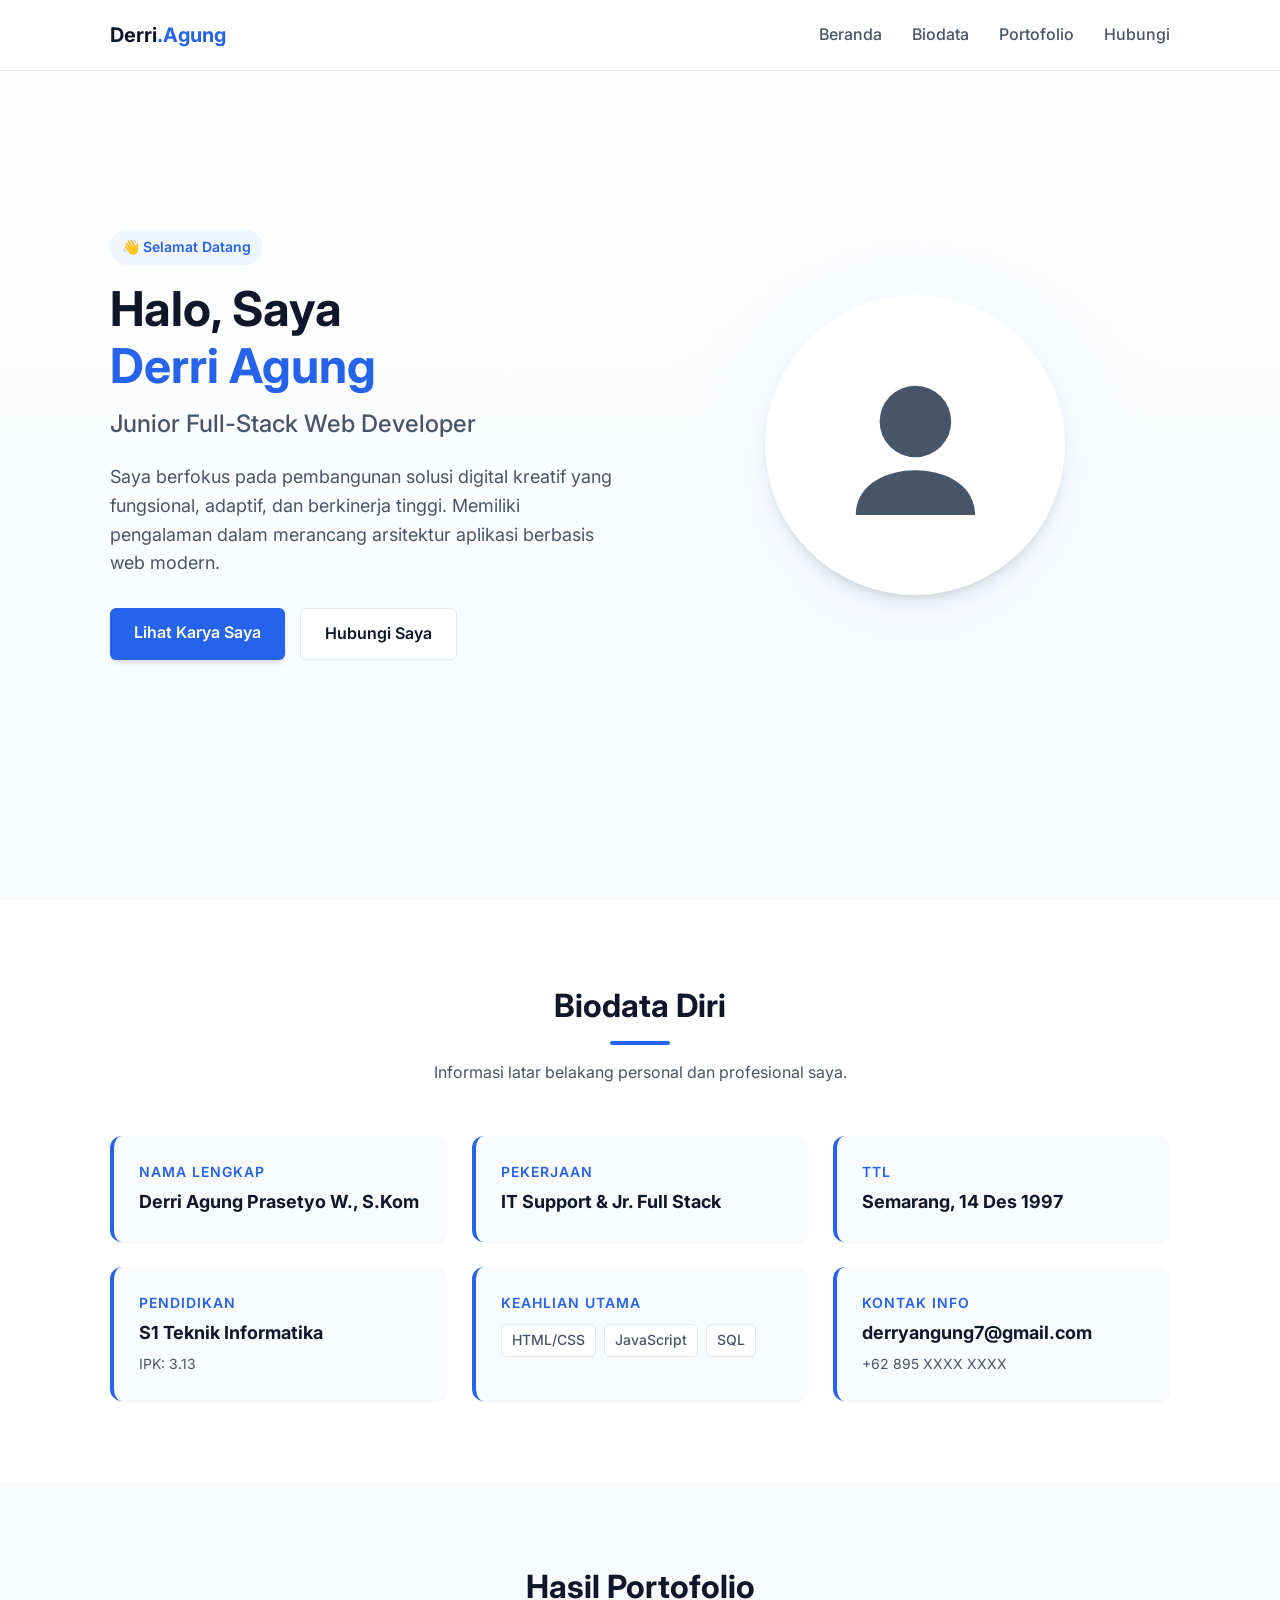
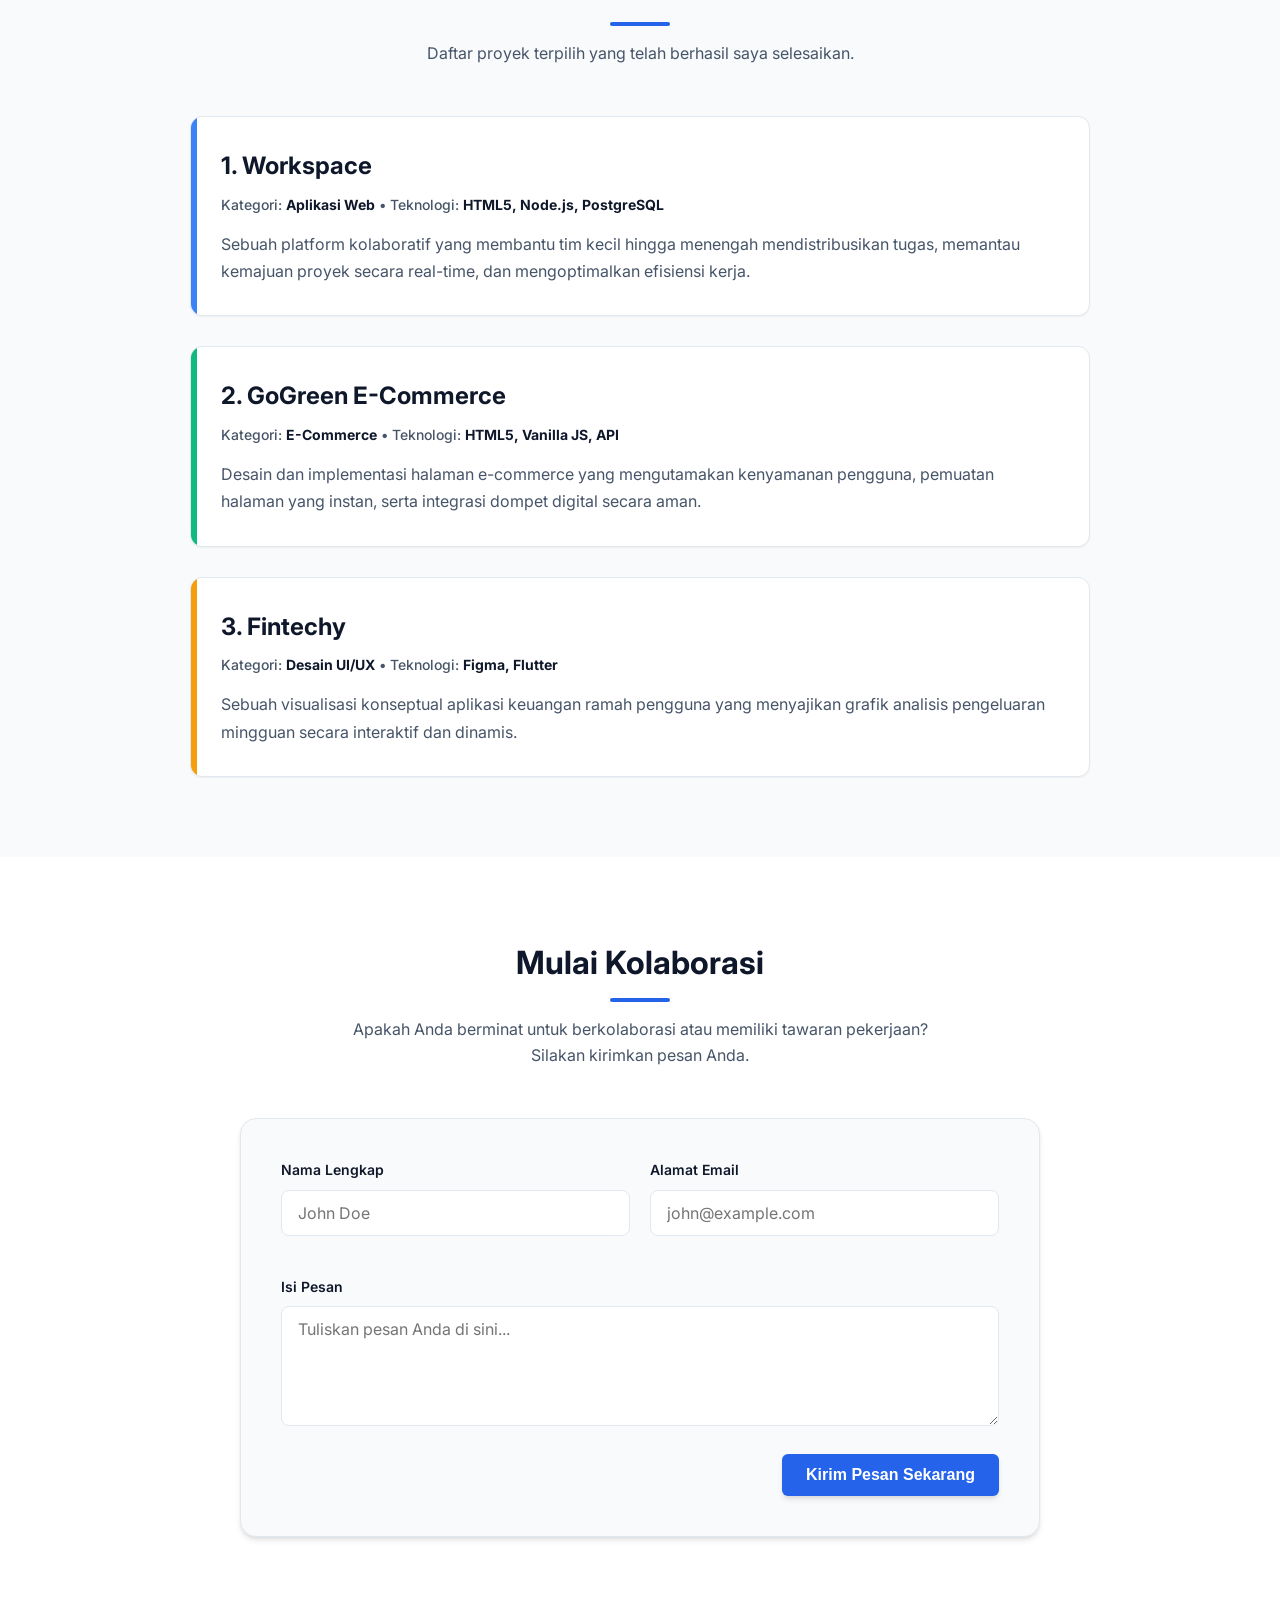
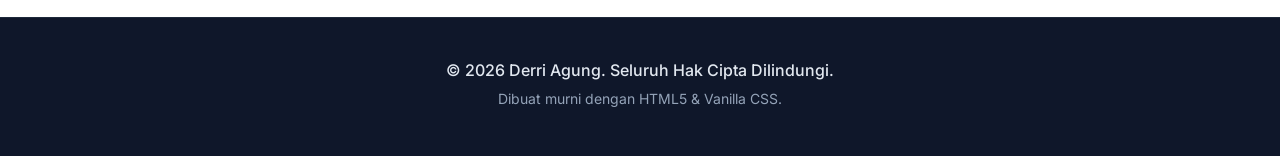
==== index.html @ f1e293dd "Commit keenam" ====
<!DOCTYPE html>
<html lang="id">
<head>
    <meta charset="UTF-8">
    <meta name="viewport" content="width=device-width, initial-scale=1.0">
    <title>Portofolio - Derri Agung</title>
    <link rel="stylesheet" href="css/style.css">    
    <!-- Google Fonts: Inter -->
    <link rel="preconnect" href="https://fonts.googleapis.com">
    <link rel="preconnect" href="https://fonts.gstatic.com" crossorigin>
    <link href="https://fonts.googleapis.com/css2?family=Inter:wght@300;400;500;600;700&display=swap" rel="stylesheet">
</head>
<body>

    <!-- Navigation Bar -->
    <header id="header">
        <div class="container nav-container">
            <a href="#home" class="logo">
                Derri<span>.Agung</span>
            </a>
            
            <!-- Desktop Nav -->
            <ul class="nav-links">
                <li><a href="#home">Beranda</a></li>
                <li><a href="#biodata">Biodata</a></li>
                <li><a href="#portfolio">Portofolio</a></li>
                <li><a href="#contact">Hubungi</a></li>
            </ul>

            <!-- Mobile Toggle -->
            <button class="mobile-toggle" id="mobile-btn" aria-label="Menu">
                <svg xmlns="http://www.w3.org/2000/svg" fill="none" viewBox="0 0 24 24" stroke-width="2">
                    <path stroke-linecap="round" stroke-linejoin="round" d="M4 6h16M4 12h16M4 18h16" />
                </svg>
            </button>
        </div>

        <!-- Mobile Menu -->
        <div class="mobile-menu" id="mobile-menu">
            <a href="#home">Beranda</a>
            <a href="#biodata">Biodata</a>
            <a href="#portfolio">Portofolio</a>
            <a href="#contact">Hubungi</a>
        </div>
    </header>

    <main>
        <!-- SECTION 1: HERO -->
        <section id="home">
            <div class="container">
                <div class="hero-content">
                    
                    <!-- Text Area -->
                    <div class="hero-text">
                        <span class="greeting-badge">👋 Selamat Datang</span>
                        <h1>Halo, Saya <br><span>Derri Agung</span></h1>
                        <h3>Junior Full-Stack Web Developer</h3>
                        <p>
                            Saya berfokus pada pembangunan solusi digital kreatif yang fungsional, adaptif, dan berkinerja tinggi. Memiliki pengalaman dalam merancang arsitektur aplikasi berbasis web modern.
                        </p>
                        
                        <div class="hero-actions">
                            <a href="#portfolio" class="btn btn-primary">Lihat Karya Saya</a>
                            <a href="#contact" class="btn btn-outline">Hubungi Saya</a>
                        </div>
                    </div>

                    <!-- Image/Avatar Area -->
                    <div class="hero-image">
                        <div class="blob-bg"></div>
                        <div class="avatar-container">
                            <svg width="70%" height="70%" viewBox="0 0 100 100">
                                <circle cx="50" cy="38" r="18" fill="#475569" />
                                <path d="M20 85 C20 55, 80 55, 80 85" fill="#475569" />
                            </svg>
                        </div>
                    </div>

                </div>
            </div>
        </section>

        <!-- SECTION 2: BIODATA -->
        <section id="biodata">
            <div class="container">
                
                <div class="section-header">
                    <h2>Biodata Diri</h2>
                    <div class="divider"></div>
                    <p>Informasi latar belakang personal dan profesional saya.</p>
                </div>

                <div class="biodata-grid">
                    
                    <div class="bio-card">
                        <div class="bio-label">Nama Lengkap</div>
                        <div class="bio-value">Derri Agung Prasetyo W., S.Kom</div>
                    </div>

                    <div class="bio-card">
                        <div class="bio-label">Pekerjaan</div>
                        <div class="bio-value">IT Support & Jr. Full Stack</div>
                    </div>

                    <div class="bio-card">
                        <div class="bio-label">TTL</div>
                        <div class="bio-value">Semarang, 14 Des 1997</div>
                    </div>

                    <div class="bio-card">
                        <div class="bio-label">Pendidikan</div>
                        <div class="bio-value">S1 Teknik Informatika</div>
                        <div class="bio-desc">IPK: 3.13</div>
                    </div>

                    <div class="bio-card">
                        <div class="bio-label">Keahlian Utama</div>
                        <div class="skill-tags">
                            <span class="tag">HTML/CSS</span>
                            <span class="tag">JavaScript</span>
                            <span class="tag">SQL</span>
                        </div>
                    </div>

                    <div class="bio-card">
                        <div class="bio-label">Kontak Info</div>
                        <div class="bio-value" style="word-break: break-all;">derryangung7@gmail.com</div>
                        <div class="bio-desc">+62 895 XXXX XXXX</div>
                    </div>

                </div>
            </div>
        </section>

        <!-- SECTION 3: PORTOFOLIO -->
        <section id="portfolio" style="background-color: var(--bg-body);">
            <div class="container">
                
                <div class="section-header">
                    <h2>Hasil Portofolio</h2>
                    <div class="divider"></div>
                    <p>Daftar proyek terpilih yang telah berhasil saya selesaikan.</p>
                </div>

                <div class="portfolio-list">
                    
                    <!-- Proyek 1 -->
                    <div class="portfolio-card">
                        <div class="card-accent accent-blue"></div>
                        <div class="portfolio-content">
                            <h3 class="portfolio-title">1. Workspace</h3>
                            <div class="portfolio-meta">
                                Kategori: <strong>Aplikasi Web</strong> &bull; Teknologi: <strong>HTML5, Node.js, PostgreSQL</strong>
                            </div>
                            <p class="portfolio-desc">
                                Sebuah platform kolaboratif yang membantu tim kecil hingga menengah mendistribusikan tugas, memantau kemajuan proyek secara real-time, dan mengoptimalkan efisiensi kerja.
                            </p>
                        </div>
                    </div>

                    <!-- Proyek 2 -->
                    <div class="portfolio-card">
                        <div class="card-accent accent-green"></div>
                        <div class="portfolio-content">
                            <h3 class="portfolio-title">2. GoGreen E-Commerce</h3>
                            <div class="portfolio-meta">
                                Kategori: <strong>E-Commerce</strong> &bull; Teknologi: <strong>HTML5, Vanilla JS, API</strong>
                            </div>
                            <p class="portfolio-desc">
                                Desain dan implementasi halaman e-commerce yang mengutamakan kenyamanan pengguna, pemuatan halaman yang instan, serta integrasi dompet digital secara aman.
                            </p>
                        </div>
                    </div>

                    <!-- Proyek 3 -->
                    <div class="portfolio-card">
                        <div class="card-accent accent-amber"></div>
                        <div class="portfolio-content">
                            <h3 class="portfolio-title">3. Fintechy</h3>
                            <div class="portfolio-meta">
                                Kategori: <strong>Desain UI/UX</strong> &bull; Teknologi: <strong>Figma, Flutter</strong>
                            </div>
                            <p class="portfolio-desc">
                                Sebuah visualisasi konseptual aplikasi keuangan ramah pengguna yang menyajikan grafik analisis pengeluaran mingguan secara interaktif dan dinamis.
                            </p>
                        </div>
                    </div>

                </div>
            </div>
        </section>

        <!-- SECTION 4: HUBUNGI -->
        <section id="contact">
            <div class="container">
                
                <div class="section-header">
                    <h2>Mulai Kolaborasi</h2>
                    <div class="divider"></div>
                    <p>Apakah Anda berminat untuk berkolaborasi atau memiliki tawaran pekerjaan? Silakan kirimkan pesan Anda.</p>
                </div>

                <div class="contact-card">
                    <form id="contactForm" onsubmit="handleFormSubmit(event)">
                        
                        <div class="form-grid">
                            <div class="form-group">
                                <label for="name">Nama Lengkap</label>
                                <input type="text" id="name" class="form-control" placeholder="John Doe" required>
                            </div>
                            
                            <div class="form-group">
                                <label for="email">Alamat Email</label>
                                <input type="email" id="email" class="form-control" placeholder="john@example.com" required>
                            </div>
                        </div>

                        <div class="form-group">
                            <label for="message">Isi Pesan</label>
                            <textarea id="message" class="form-control" placeholder="Tuliskan pesan Anda di sini..." required></textarea>
                        </div>

                        <div class="form-submit">
                            <button type="submit" class="btn btn-primary">Kirim Pesan Sekarang</button>
                        </div>

                        <!-- Notifikasi Sukses -->
                        <div id="successMessage" class="success-message">
                            Pesan Anda berhasil dikirim! (Simulasi)
                        </div>

                    </form>
                </div>
            </div>
        </section>
    </main>

    <!-- FOOTER -->
    <footer>
        <div class="container">
            <p class="highlight">&copy; 2026 Derri Agung. Seluruh Hak Cipta Dilindungi.</p>
            <p style="font-size: 0.875rem;">Dibuat murni dengan HTML5 & Vanilla CSS.</p>
        </div>
    </footer>

    <!-- INTERACTIVE JAVASCRIPT -->
    <script>
        // 1. Mobile Menu Toggle
        const mobileBtn = document.getElementById('mobile-btn');
        const mobileMenu = document.getElementById('mobile-menu');
        const mobileLinks = mobileMenu.querySelectorAll('a');

        mobileBtn.addEventListener('click', () => {
            mobileMenu.classList.toggle('active');
        });

        // Tutup menu mobile saat tautan diklik
        mobileLinks.forEach(link => {
            link.addEventListener('click', () => {
                mobileMenu.classList.remove('active');
            });
        });

        // 2. Header Box-Shadow on Scroll
        const header = document.getElementById('header');
        window.addEventListener('scroll', () => {
            if (window.scrollY > 20) {
                header.style.boxShadow = '0 4px 6px -1px rgb(0 0 0 / 0.1)';
            } else {
                header.style.boxShadow = 'none';
            }
        });

        // 3. Form Submit Handling (Tanpa Alert)
        function handleFormSubmit(event) {
            event.preventDefault(); // Mencegah reload halaman
            
            const successBox = document.getElementById('successMessage');
            successBox.style.display = 'block';
            
            // Kosongkan form
            document.getElementById('name').value = '';
            document.getElementById('email').value = '';
            document.getElementById('message').value = '';

            // Sembunyikan notifikasi setelah 4 detik
            setTimeout(() => {
                successBox.style.display = 'none';
            }, 4000);
        }
    </script>
</body>
</html>
---- css/style.css ----
/* ================= RESET & VARIABLES ================= */
        :root {
            /* Color Palette */
            --primary: #2563eb;
            --primary-hover: #1d4ed8;
            --primary-light: #eff6ff;
            --bg-body: #f8fafc;
            --bg-surface: #ffffff;
            --text-main: #0f172a;
            --text-muted: #475569;
            --text-light: #94a3b8;
            --border-color: #e2e8f0;
            
            /* Shadows & Transitions */
            --shadow-sm: 0 1px 2px 0 rgb(0 0 0 / 0.05);
            --shadow-md: 0 4px 6px -1px rgb(0 0 0 / 0.1), 0 2px 4px -2px rgb(0 0 0 / 0.1);
            --shadow-lg: 0 10px 15px -3px rgb(0 0 0 / 0.1), 0 4px 6px -4px rgb(0 0 0 / 0.1);
            --transition: all 0.3s ease;
        }

        * {
            margin: 0;
            padding: 0;
            box-sizing: border-box;
        }

        html {
            scroll-behavior: smooth;
        }

        body {
            font-family: 'Inter', sans-serif;
            background-color: var(--bg-body);
            color: var(--text-main);
            line-height: 1.6;
            -webkit-font-smoothing: antialiased;
        }

        /* ================= REUSABLE UTILITIES ================= */
        .container {
            width: 100%;
            max-width: 1100px;
            margin: 0 auto;
            padding: 0 20px;
        }

        section {
            padding: 80px 0;
        }

        .section-header {
            text-align: center;
            margin-bottom: 50px;
        }

        .section-header h2 {
            font-size: 2rem;
            color: var(--text-main);
            margin-bottom: 10px;
        }

        .section-header .divider {
            width: 60px;
            height: 4px;
            background-color: var(--primary);
            margin: 0 auto 15px;
            border-radius: 2px;
        }

        .section-header p {
            color: var(--text-muted);
            max-width: 600px;
            margin: 0 auto;
        }

        .btn {
            display: inline-block;
            padding: 12px 24px;
            border-radius: 6px;
            font-weight: 600;
            text-decoration: none;
            cursor: pointer;
            transition: var(--transition);
            border: none;
            font-size: 1rem;
        }

        .btn-primary {
            background-color: var(--primary);
            color: white;
            box-shadow: var(--shadow-md);
        }

        .btn-primary:hover {
            background-color: var(--primary-hover);
            transform: translateY(-2px);
        }

        .btn-outline {
            background-color: var(--bg-surface);
            color: var(--text-main);
            border: 1px solid var(--border-color);
        }

        .btn-outline:hover {
            background-color: var(--bg-body);
            transform: translateY(-2px);
        }

        /* ================= NAVBAR ================= */
        header {
            position: fixed;
            top: 0;
            left: 0;
            width: 100%;
            background-color: rgba(255, 255, 255, 0.9);
            backdrop-filter: blur(8px);
            border-bottom: 1px solid var(--border-color);
            z-index: 1000;
            transition: var(--transition);
        }

        .nav-container {
            display: flex;
            justify-content: space-between;
            align-items: center;
            height: 70px;
        }

        .logo {
            font-size: 1.25rem;
            font-weight: 700;
            text-decoration: none;
            color: var(--text-main);
        }

        .logo span {
            color: var(--primary);
        }

        .nav-links {
            display: flex;
            gap: 30px;
            list-style: none;
        }

        .nav-links a {
            text-decoration: none;
            color: var(--text-muted);
            font-weight: 500;
            transition: var(--transition);
        }

        .nav-links a:hover {
            color: var(--primary);
        }

        .mobile-toggle {
            display: none;
            background: none;
            border: none;
            cursor: pointer;
            padding: 5px;
        }

        .mobile-toggle svg {
            width: 24px;
            height: 24px;
            stroke: var(--text-main);
        }

        /* Mobile Menu */
        .mobile-menu {
            display: none;
            background-color: var(--bg-surface);
            border-bottom: 1px solid var(--border-color);
            padding: 10px 20px;
        }

        .mobile-menu.active {
            display: block;
        }

        .mobile-menu a {
            display: block;
            padding: 12px 0;
            text-decoration: none;
            color: var(--text-main);
            font-weight: 500;
            border-bottom: 1px solid var(--border-color);
        }

        .mobile-menu a:last-child {
            border-bottom: none;
        }

        /* ================= HERO SECTION ================= */
        #home {
            min-height: 100vh;
            display: flex;
            align-items: center;
            background: linear-gradient(to bottom, var(--bg-surface), var(--bg-body));
            padding-top: 70px; /* Offset for fixed header */
        }

        .hero-content {
            display: flex;
            align-items: center;
            justify-content: space-between;
            gap: 40px;
        }

        .hero-text {
            flex: 1;
        }

        .greeting-badge {
            display: inline-block;
            padding: 6px 12px;
            background-color: var(--primary-light);
            color: var(--primary);
            border-radius: 20px;
            font-size: 0.875rem;
            font-weight: 600;
            margin-bottom: 15px;
        }

        .hero-text h1 {
            font-size: 3rem;
            line-height: 1.2;
            margin-bottom: 10px;
        }

        .hero-text h1 span {
            color: var(--primary);
        }

        .hero-text h3 {
            font-size: 1.5rem;
            color: var(--text-muted);
            font-weight: 500;
            margin-bottom: 20px;
        }

        .hero-text p {
            font-size: 1.125rem;
            color: var(--text-muted);
            margin-bottom: 30px;
            max-width: 550px;
        }

        .hero-actions {
            display: flex;
            gap: 15px;
        }

        .hero-image {
            flex: 1;
            display: flex;
            justify-content: center;
            position: relative;
        }

        .avatar-container {
            width: 300px;
            height: 300px;
            background-color: var(--bg-surface);
            border: 8px solid white;
            border-radius: 50%;
            box-shadow: var(--shadow-lg);
            display: flex;
            align-items: center;
            justify-content: center;
            overflow: hidden;
            position: relative;
            z-index: 2;
        }

        .blob-bg {
            position: absolute;
            width: 320px;
            height: 320px;
            background-color: var(--primary-light);
            border-radius: 50%;
            filter: blur(40px);
            z-index: 1;
        }

        /* ================= BIODATA SECTION ================= */
        #biodata {
            background-color: var(--bg-surface);
        }

        .biodata-grid {
            display: grid;
            grid-template-columns: repeat(auto-fit, minmax(300px, 1fr));
            gap: 25px;
        }

        .bio-card {
            background-color: var(--bg-body);
            padding: 25px;
            border-radius: 12px;
            border-left: 4px solid var(--primary);
            box-shadow: var(--shadow-sm);
            transition: var(--transition);
        }

        .bio-card:hover {
            box-shadow: var(--shadow-md);
            transform: translateY(-3px);
        }

        .bio-label {
            font-size: 0.875rem;
            color: var(--primary);
            font-weight: 600;
            text-transform: uppercase;
            letter-spacing: 1px;
            margin-bottom: 5px;
        }

        .bio-value {
            font-size: 1.125rem;
            font-weight: 700;
            color: var(--text-main);
        }

        .bio-desc {
            font-size: 0.875rem;
            color: var(--text-muted);
            margin-top: 5px;
        }

        .skill-tags {
            display: flex;
            flex-wrap: wrap;
            gap: 8px;
            margin-top: 10px;
        }

        .tag {
            background-color: var(--bg-surface);
            border: 1px solid var(--border-color);
            padding: 4px 10px;
            border-radius: 6px;
            font-size: 0.875rem;
            color: var(--text-muted);
            font-weight: 500;
        }

        /* ================= PORTFOLIO SECTION ================= */
        .portfolio-list {
            display: flex;
            flex-direction: column;
            gap: 30px;
            max-width: 900px;
            margin: 0 auto;
        }

        .portfolio-card {
            background-color: var(--bg-surface);
            border: 1px solid var(--border-color);
            border-radius: 12px;
            padding: 30px;
            box-shadow: var(--shadow-sm);
            display: flex;
            gap: 25px;
            position: relative;
            overflow: hidden;
            transition: var(--transition);
        }

        .portfolio-card:hover {
            box-shadow: var(--shadow-md);
        }

        .card-accent {
            position: absolute;
            left: 0;
            top: 0;
            bottom: 0;
            width: 6px;
        }

        .accent-blue { background-color: #3b82f6; }
        .accent-green { background-color: #10b981; }
        .accent-amber { background-color: #f59e0b; }

        .portfolio-content {
            flex: 1;
        }

        .portfolio-title {
            font-size: 1.5rem;
            color: var(--text-main);
            margin-bottom: 8px;
            transition: var(--transition);
        }

        .portfolio-card:hover .portfolio-title {
            color: var(--primary);
        }

        .portfolio-meta {
            font-size: 0.875rem;
            color: var(--text-muted);
            margin-bottom: 15px;
            font-weight: 500;
        }

        .portfolio-meta strong {
            color: var(--text-main);
        }

        .portfolio-desc {
            color: var(--text-muted);
            line-height: 1.7;
        }

        /* ================= CONTACT SECTION ================= */
        #contact {
            background-color: var(--bg-surface);
        }

        .contact-card {
            background-color: var(--bg-body);
            border: 1px solid var(--border-color);
            border-radius: 16px;
            padding: 40px;
            max-width: 800px;
            margin: 0 auto;
            box-shadow: var(--shadow-md);
        }

        .form-grid {
            display: grid;
            grid-template-columns: 1fr 1fr;
            gap: 20px;
            margin-bottom: 20px;
        }

        .form-group {
            margin-bottom: 20px;
        }

        .form-group label {
            display: block;
            font-size: 0.875rem;
            font-weight: 600;
            color: var(--text-main);
            margin-bottom: 8px;
        }

        .form-control {
            width: 100%;
            padding: 12px 16px;
            background-color: var(--bg-surface);
            border: 1px solid var(--border-color);
            border-radius: 8px;
            font-family: inherit;
            font-size: 1rem;
            color: var(--text-main);
            transition: var(--transition);
            outline: none;
        }

        .form-control:focus {
            border-color: var(--primary);
            box-shadow: 0 0 0 3px var(--primary-light);
        }

        textarea.form-control {
            resize: vertical;
            min-height: 120px;
        }

        .form-submit {
            text-align: right;
            margin-top: 10px;
        }

        .form-submit button {
            width: auto;
        }

        .success-message {
            display: none;
            background-color: #d1fae5;
            color: #065f46;
            padding: 15px;
            border-radius: 8px;
            border: 1px solid #a7f3d0;
            text-align: center;
            margin-top: 20px;
            font-weight: 500;
        }

        /* ================= FOOTER ================= */
        footer {
            background-color: #0f172a;
            color: var(--text-light);
            text-align: center;
            padding: 40px 20px;
            border-top: 1px solid #1e293b;
        }

        footer p {
            margin-bottom: 5px;
        }

        footer .highlight {
            color: #e2e8f0;
            font-weight: 500;
        }

        /* ================= RESPONSIVE (MOBILE) ================= */
        @media (max-width: 768px) {
            .nav-links {
                display: none; /* Hide desktop nav */
            }

            .mobile-toggle {
                display: block; /* Show hamburger */
            }

            .hero-content {
                flex-direction: column-reverse;
                text-align: center;
                padding-top: 40px;
            }

            .hero-text h1 {
                font-size: 2.2rem;
            }

            .hero-actions {
                flex-direction: column;
                justify-content: center;
            }

            .hero-actions .btn {
                width: 100%;
                text-align: center;
            }

            .avatar-container {
                width: 250px;
                height: 250px;
            }

            .blob-bg {
                width: 260px;
                height: 260px;
            }

            .form-grid {
                grid-template-columns: 1fr;
            }

            .form-submit {
                text-align: center;
            }

            .form-submit button {
                width: 100%;
            }
            
            .contact-card {
                padding: 25px;
            }
        }
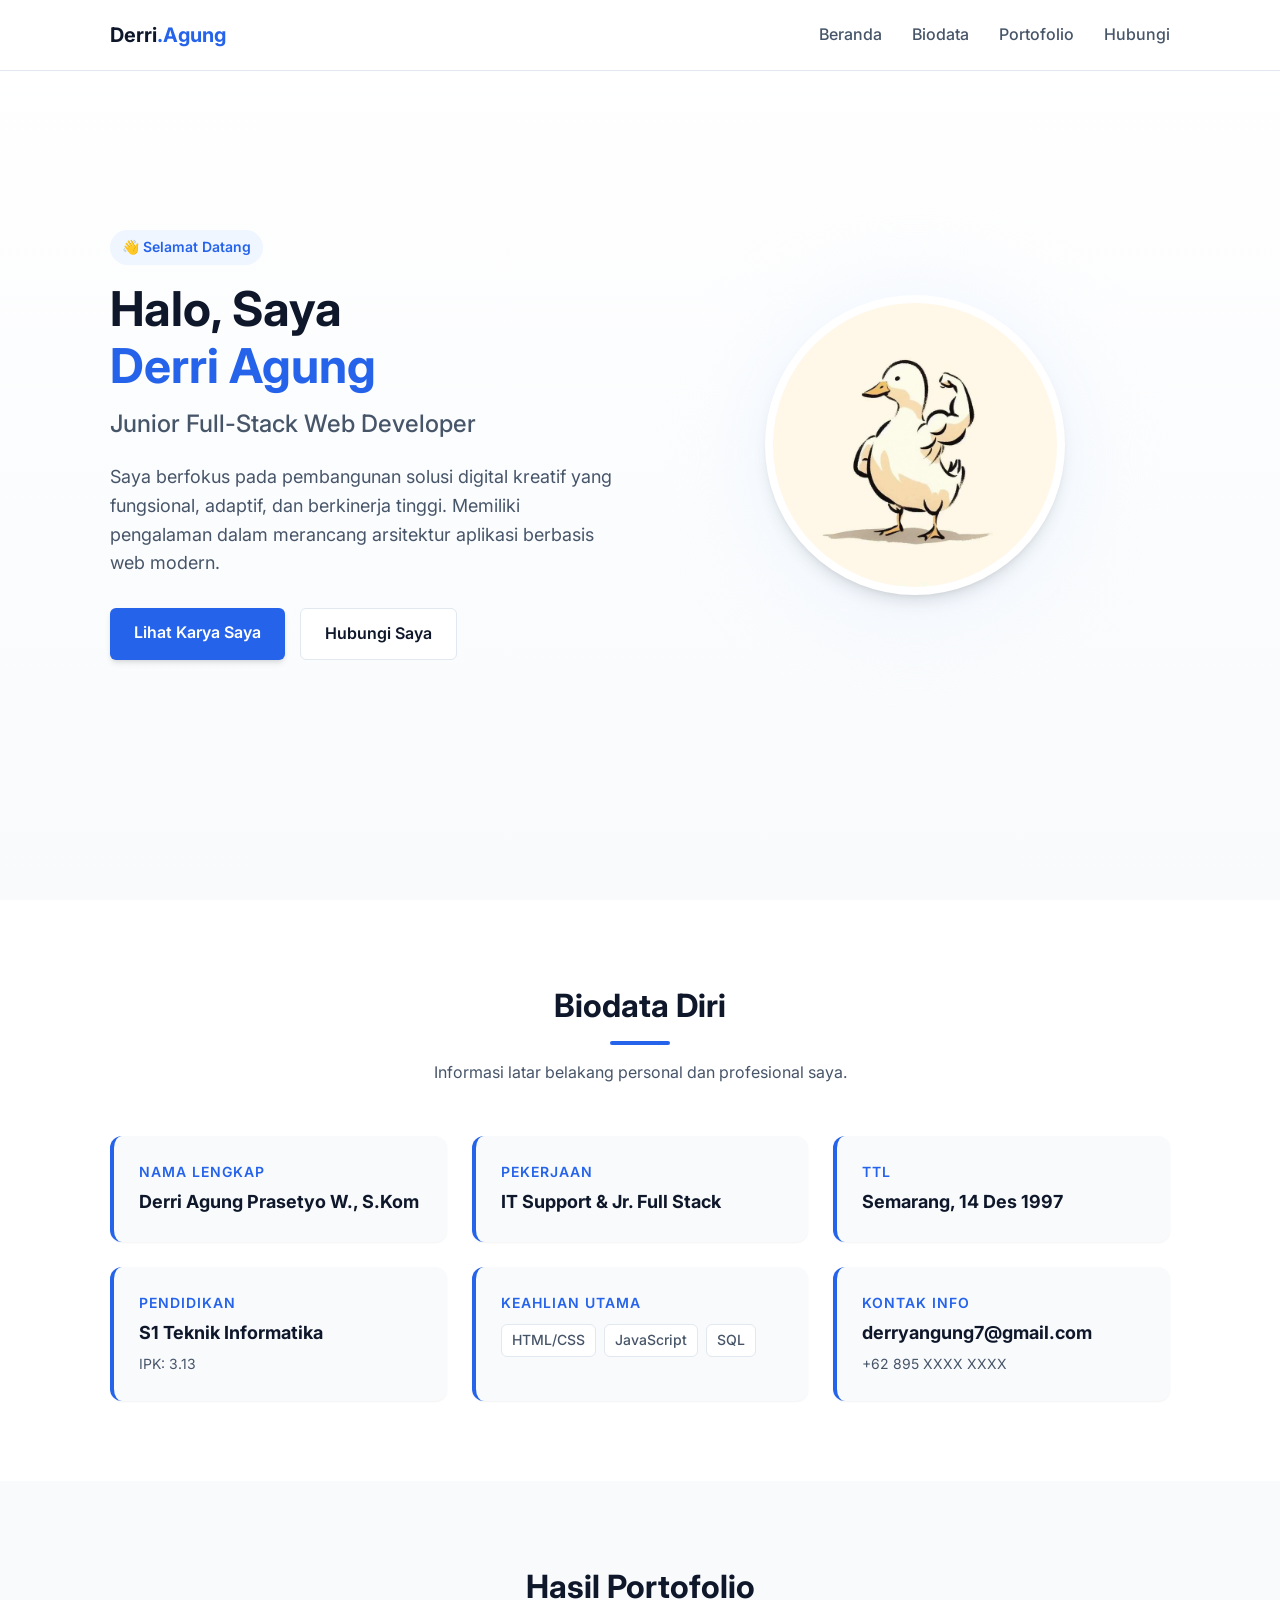
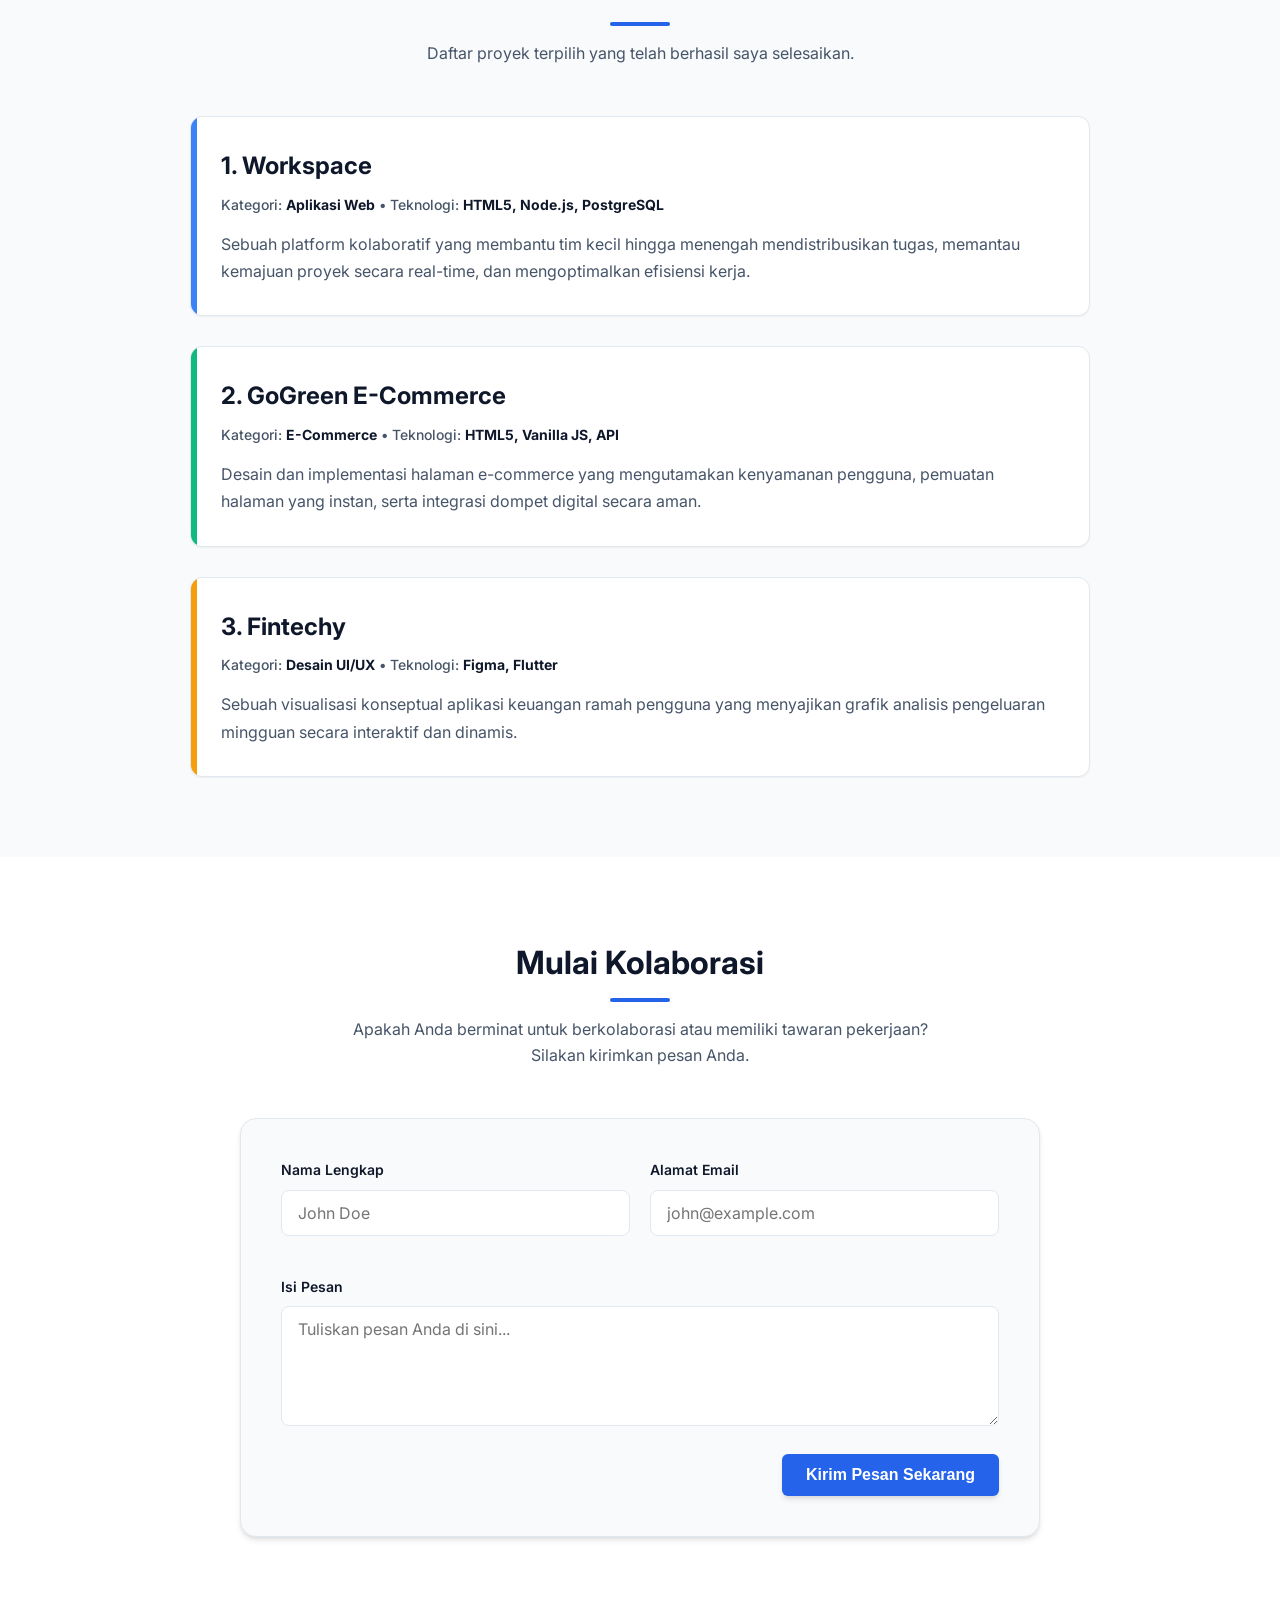
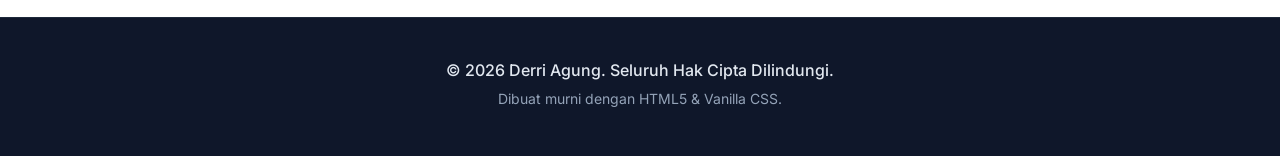
==== commit d942e90a: "Commit Minggu" ====
--- a/index.html
+++ b/index.html
@@ -70,8 +70,9 @@
                         <div class="blob-bg"></div>
                         <div class="avatar-container">
                             <svg width="70%" height="70%" viewBox="0 0 100 100">
-                                <circle cx="50" cy="38" r="18" fill="#475569" />
-                                <path d="M20 85 C20 55, 80 55, 80 85" fill="#475569" />
+                                <img src="img/duck.jpg" alt="It's DUCK" style="width: 100%; height:auto;">
+                                <!-- <circle cx="50" cy="38" r="18" fill="#475569" /> -->
+                                <!-- <path d="M20 85 C20 55, 80 55, 80 85" fill="#475569" /> -->
                             </svg>
                         </div>
                     </div>
--- a/css/style.css
+++ b/css/style.css
@@ -24,6 +24,7 @@
             box-sizing: border-box;
         }
 
+
         html {
             scroll-behavior: smooth;
         }
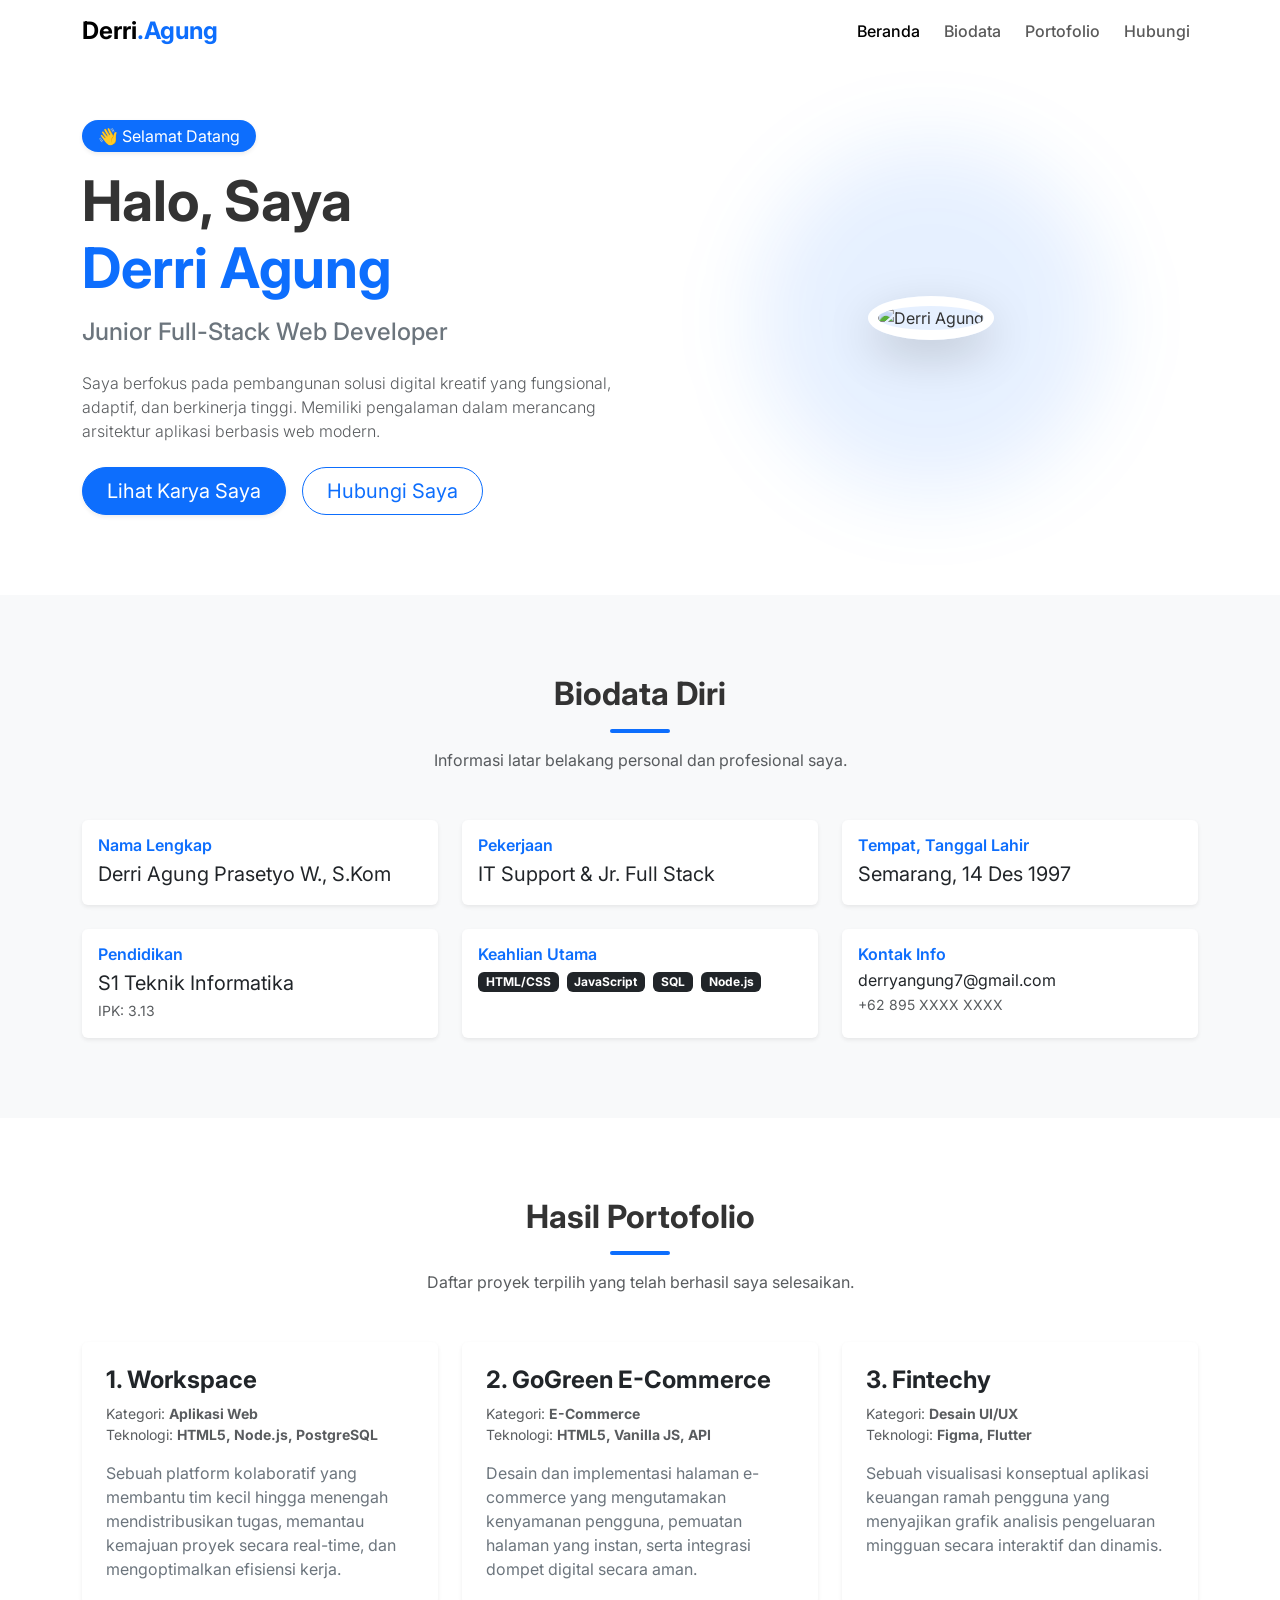
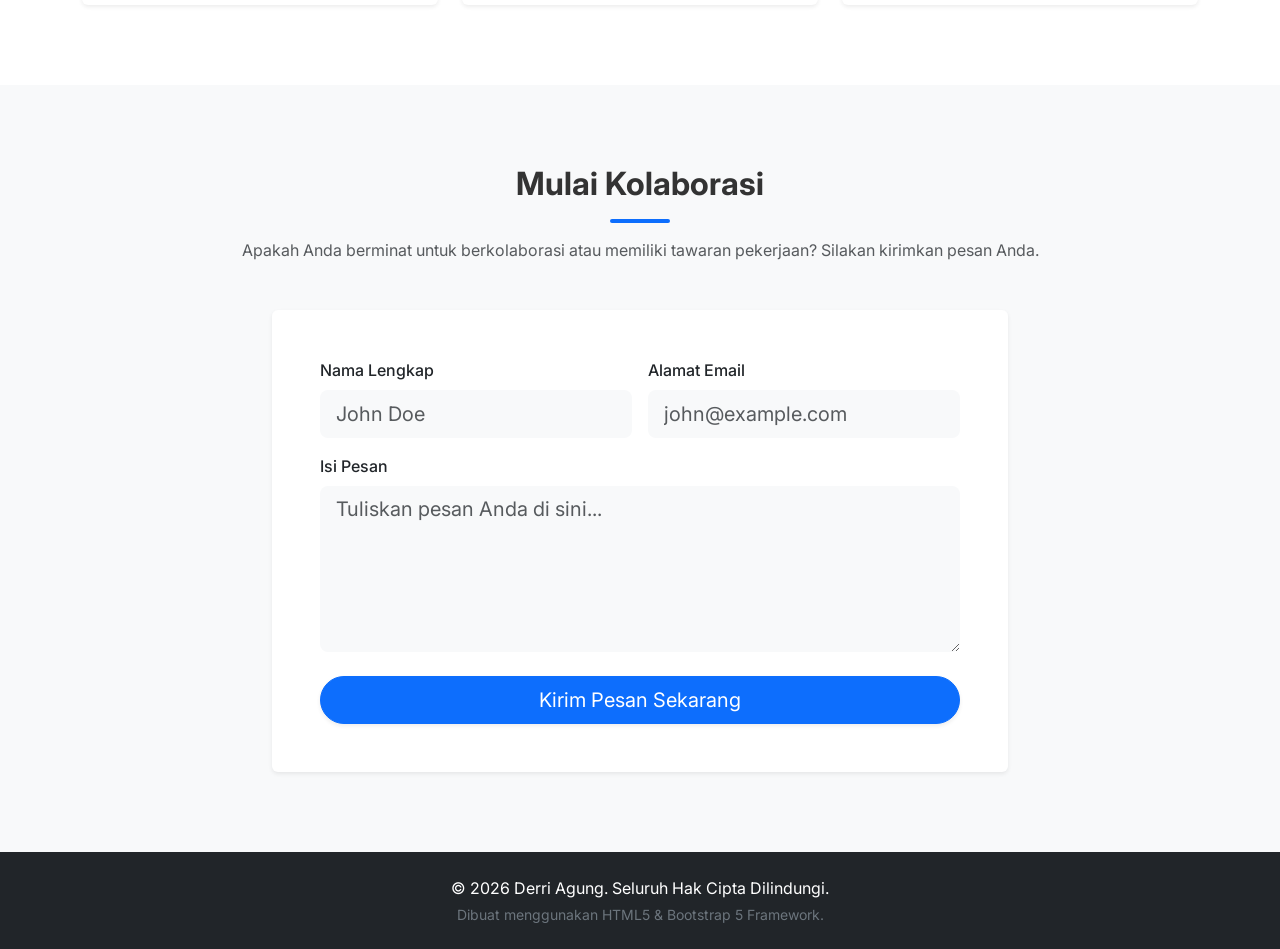
==== commit 5398b19c: "Commit Senin" ====
--- a/index.html
+++ b/index.html
@@ -1,294 +1,383 @@
-<!DOCTYPE html>
+<!doctype html>
 <html lang="id">
-<head>
-    <meta charset="UTF-8">
-    <meta name="viewport" content="width=device-width, initial-scale=1.0">
-    <title>Portofolio - Derri Agung</title>
-    <link rel="stylesheet" href="css/style.css">    
+  <head>
+    <meta charset="UTF-8" />
+    <meta name="viewport" content="width=device-width, initial-scale=1.0" />
+    <title>Portofolio - Derri Agung (Bootstrap)</title>
+
     <!-- Google Fonts: Inter -->
-    <link rel="preconnect" href="https://fonts.googleapis.com">
-    <link rel="preconnect" href="https://fonts.gstatic.com" crossorigin>
-    <link href="https://fonts.googleapis.com/css2?family=Inter:wght@300;400;500;600;700&display=swap" rel="stylesheet">
-</head>
-<body>
-
-    <!-- Navigation Bar -->
-    <header id="header">
-        <div class="container nav-container">
-            <a href="#home" class="logo">
-                Derri<span>.Agung</span>
-            </a>
-            
-            <!-- Desktop Nav -->
-            <ul class="nav-links">
-                <li><a href="#home">Beranda</a></li>
-                <li><a href="#biodata">Biodata</a></li>
-                <li><a href="#portfolio">Portofolio</a></li>
-                <li><a href="#contact">Hubungi</a></li>
-            </ul>
-
-            <!-- Mobile Toggle -->
-            <button class="mobile-toggle" id="mobile-btn" aria-label="Menu">
-                <svg xmlns="http://www.w3.org/2000/svg" fill="none" viewBox="0 0 24 24" stroke-width="2">
-                    <path stroke-linecap="round" stroke-linejoin="round" d="M4 6h16M4 12h16M4 18h16" />
-                </svg>
-            </button>
-        </div>
-
-        <!-- Mobile Menu -->
-        <div class="mobile-menu" id="mobile-menu">
-            <a href="#home">Beranda</a>
-            <a href="#biodata">Biodata</a>
-            <a href="#portfolio">Portofolio</a>
-            <a href="#contact">Hubungi</a>
-        </div>
-    </header>
+    <link rel="preconnect" href="https://fonts.googleapis.com" />
+    <link rel="preconnect" href="https://fonts.gstatic.com" crossorigin />
+    <link href="https://fonts.googleapis.com/css2?family=Inter:wght@300;400;500;600;700&display=swap" rel="stylesheet" />
+
+    <!-- Bootstrap 5 CSS -->
+    <link href="https://cdn.jsdelivr.net/npm/bootstrap@5.3.2/dist/css/bootstrap.min.css" rel="stylesheet" />
+
+    <!-- Bootstrap Icons -->
+    <link rel="stylesheet" href="https://cdn.jsdelivr.net/npm/bootstrap-icons@1.11.1/font/bootstrap-icons.css" />
+
+    <style>
+      :root {
+        --bs-font-sans-serif: "Inter", sans-serif;
+        --primary-color: #0d6efd;
+      }
+
+      body {
+        font-family: var(--bs-font-sans-serif);
+        color: #333;
+        position: relative;
+      }
+
+      html {
+        scroll-behavior: smooth;
+      }
+
+      /* Navbar tweaks */
+      .navbar {
+        transition: box-shadow 0.3s ease;
+      }
+      .navbar-brand span {
+        color: var(--primary-color);
+        font-weight: 700;
+      }
+
+      /* Section padding */
+      section {
+        padding: 80px 0;
+      }
+
+      /* Hero tweaks */
+      .hero-section {
+        padding-top: 120px;
+        padding-bottom: 80px;
+      }
+
+      .blob-bg {
+        position: absolute;
+        top: 50%;
+        left: 50%;
+        transform: translate(-50%, -50%);
+        width: 350px;
+        height: 350px;
+        background: rgba(13, 110, 253, 0.1);
+        border-radius: 50%;
+        z-index: -1;
+        filter: blur(40px);
+      }
+
+      /* Card Hover Effects */
+      .hover-card {
+        transition:
+          transform 0.3s ease,
+          box-shadow 0.3s ease;
+      }
+      .hover-card:hover {
+        transform: translateY(-5px);
+        box-shadow: 0 10px 20px rgba(0, 0, 0, 0.08) !important;
+      }
+
+      /* Custom Portfolio Accents */
+      .accent-blue {
+        border-top: 4px solid #0d6efd;
+      }
+      .accent-green {
+        border-top: 4px solid #198754;
+      }
+      .accent-amber {
+        border-top: 4px solid #ffc107;
+      }
+
+      /* Utilities */
+      .section-divider {
+        width: 60px;
+        height: 4px;
+        background-color: var(--primary-color);
+        margin: 15px auto;
+        border-radius: 2px;
+      }
+    </style>
+  </head>
+  <body data-bs-spy="scroll" data-bs-target="#navbar" data-bs-offset="70" tabindex="0">
+    <nav id="navbar" class="navbar navbar-expand-lg navbar-light bg-white fixed-top">
+      <div class="container">
+        <a class="navbar-brand fw-bold fs-4" href="#home"> Derri<span>.Agung</span> </a>
+
+        <button class="navbar-toggler border-0 shadow-none" type="button" data-bs-toggle="collapse" data-bs-target="#navbarNav" aria-controls="navbarNav" aria-expanded="false" aria-label="Toggle navigation">
+          <span class="navbar-toggler-icon"></span>
+        </button>
+
+        <div class="collapse navbar-collapse justify-content-end" id="navbarNav">
+          <ul class="navbar-nav gap-2 fw-medium">
+            <li class="nav-item">
+              <a class="nav-link active" href="#home">Beranda</a>
+            </li>
+            <li class="nav-item">
+              <a class="nav-link" href="#biodata">Biodata</a>
+            </li>
+            <li class="nav-item">
+              <a class="nav-link" href="#portfolio">Portofolio</a>
+            </li>
+            <li class="nav-item">
+              <a class="nav-link" href="#contact">Hubungi</a>
+            </li>
+          </ul>
+        </div>
+      </div>
+    </nav>
 
     <main>
-        <!-- SECTION 1: HERO -->
-        <section id="home">
-            <div class="container">
-                <div class="hero-content">
-                    
-                    <!-- Text Area -->
-                    <div class="hero-text">
-                        <span class="greeting-badge">👋 Selamat Datang</span>
-                        <h1>Halo, Saya <br><span>Derri Agung</span></h1>
-                        <h3>Junior Full-Stack Web Developer</h3>
-                        <p>
-                            Saya berfokus pada pembangunan solusi digital kreatif yang fungsional, adaptif, dan berkinerja tinggi. Memiliki pengalaman dalam merancang arsitektur aplikasi berbasis web modern.
-                        </p>
-                        
-                        <div class="hero-actions">
-                            <a href="#portfolio" class="btn btn-primary">Lihat Karya Saya</a>
-                            <a href="#contact" class="btn btn-outline">Hubungi Saya</a>
-                        </div>
+      <section id="home" class="hero-section">
+        <div class="container">
+          <div class="row align-items-center flex-column-reverse flex-lg-row text-center text-lg-start g-5">
+            <!-- Text Area -->
+            <div class="col-lg-6">
+              <span class="badge bg-primary rounded-pill px-3 py-2 mb-3 fw-normal fs-6 shadow-sm"> 👋 Selamat Datang </span>
+              <h1 class="display-4 fw-bold mb-3">Halo, Saya <br /><span class="text-primary">Derri Agung</span></h1>
+              <h3 class="h4 text-secondary mb-4">Junior Full-Stack Web Developer</h3>
+              <p class="lead text-muted mb-4 fs-6">Saya berfokus pada pembangunan solusi digital kreatif yang fungsional, adaptif, dan berkinerja tinggi. Memiliki pengalaman dalam merancang arsitektur aplikasi berbasis web modern.</p>
+
+              <div class="d-flex gap-3 justify-content-center justify-content-lg-start">
+                <a href="#portfolio" class="btn btn-primary btn-lg px-4 rounded-pill shadow-sm">Lihat Karya Saya</a>
+                <a href="#contact" class="btn btn-outline-primary btn-lg px-4 rounded-pill">Hubungi Saya</a>
+              </div>
+            </div>
+
+            <!-- Image/Avatar Area -->
+            <div class="col-lg-6 position-relative text-center">
+              <div class="blob-bg"></div>
+              <!-- Menggunakan placeholder image sebagai ilustrasi bebek/avatar -->
+              <img src="https://placehold.co/400x400/0d6efd/ffffff?text=Derri" alt="Derri Agung" class="img-fluid rounded-circle shadow-lg" style="max-width: 350px; border: 10px solid white" />
+            </div>
+          </div>
+        </div>
+      </section>
+
+      <section id="biodata" class="bg-light">
+        <div class="container">
+          <div class="text-center mb-5">
+            <h2 class="fw-bold">Biodata Diri</h2>
+            <div class="section-divider"></div>
+            <p class="text-muted">Informasi latar belakang personal dan profesional saya.</p>
+          </div>
+
+          <div class="row row-cols-1 row-cols-md-2 row-cols-lg-3 g-4">
+            <div class="col">
+              <div class="card h-100 border-0 shadow-sm hover-card">
+                <div class="card-body">
+                  <h6 class="text-primary fw-semibold mb-1">Nama Lengkap</h6>
+                  <p class="card-text fs-5 mb-0">Derri Agung Prasetyo W., S.Kom</p>
+                </div>
+              </div>
+            </div>
+
+            <div class="col">
+              <div class="card h-100 border-0 shadow-sm hover-card">
+                <div class="card-body">
+                  <h6 class="text-primary fw-semibold mb-1">Pekerjaan</h6>
+                  <p class="card-text fs-5 mb-0">IT Support & Jr. Full Stack</p>
+                </div>
+              </div>
+            </div>
+
+            <div class="col">
+              <div class="card h-100 border-0 shadow-sm hover-card">
+                <div class="card-body">
+                  <h6 class="text-primary fw-semibold mb-1">Tempat, Tanggal Lahir</h6>
+                  <p class="card-text fs-5 mb-0">Semarang, 14 Des 1997</p>
+                </div>
+              </div>
+            </div>
+
+            <div class="col">
+              <div class="card h-100 border-0 shadow-sm hover-card">
+                <div class="card-body">
+                  <h6 class="text-primary fw-semibold mb-1">Pendidikan</h6>
+                  <p class="card-text fs-5 mb-0">S1 Teknik Informatika</p>
+                  <small class="text-muted">IPK: 3.13</small>
+                </div>
+              </div>
+            </div>
+
+            <div class="col">
+              <div class="card h-100 border-0 shadow-sm hover-card">
+                <div class="card-body">
+                  <h6 class="text-primary fw-semibold mb-2">Keahlian Utama</h6>
+                  <div class="d-flex flex-wrap gap-2">
+                    <span class="badge bg-dark">HTML/CSS</span>
+                    <span class="badge bg-dark">JavaScript</span>
+                    <span class="badge bg-dark">SQL</span>
+                    <span class="badge bg-dark">Node.js</span>
+                  </div>
+                </div>
+              </div>
+            </div>
+
+            <div class="col">
+              <div class="card h-100 border-0 shadow-sm hover-card">
+                <div class="card-body">
+                  <h6 class="text-primary fw-semibold mb-1">Kontak Info</h6>
+                  <p class="card-text fs-6 mb-0 text-break">derryangung7@gmail.com</p>
+                  <small class="text-muted">+62 895 XXXX XXXX</small>
+                </div>
+              </div>
+            </div>
+          </div>
+        </div>
+      </section>
+
+      <section id="portfolio">
+        <div class="container">
+          <div class="text-center mb-5">
+            <h2 class="fw-bold">Hasil Portofolio</h2>
+            <div class="section-divider"></div>
+            <p class="text-muted">Daftar proyek terpilih yang telah berhasil saya selesaikan.</p>
+          </div>
+
+          <div class="row row-cols-1 row-cols-md-3 g-4">
+            <!-- Proyek 1 -->
+            <div class="col">
+              <div class="card h-100 border-0 shadow-sm hover-card accent-blue">
+                <div class="card-body p-4">
+                  <h4 class="card-title fw-bold">1. Workspace</h4>
+                  <div class="mb-3 small">
+                    <span class="text-muted">Kategori: <strong>Aplikasi Web</strong></span
+                    ><br />
+                    <span class="text-muted">Teknologi: <strong>HTML5, Node.js, PostgreSQL</strong></span>
+                  </div>
+                  <p class="card-text text-secondary">Sebuah platform kolaboratif yang membantu tim kecil hingga menengah mendistribusikan tugas, memantau kemajuan proyek secara real-time, dan mengoptimalkan efisiensi kerja.</p>
+                </div>
+              </div>
+            </div>
+
+            <!-- Proyek 2 -->
+            <div class="col">
+              <div class="card h-100 border-0 shadow-sm hover-card accent-green">
+                <div class="card-body p-4">
+                  <h4 class="card-title fw-bold">2. GoGreen E-Commerce</h4>
+                  <div class="mb-3 small">
+                    <span class="text-muted">Kategori: <strong>E-Commerce</strong></span
+                    ><br />
+                    <span class="text-muted">Teknologi: <strong>HTML5, Vanilla JS, API</strong></span>
+                  </div>
+                  <p class="card-text text-secondary">Desain dan implementasi halaman e-commerce yang mengutamakan kenyamanan pengguna, pemuatan halaman yang instan, serta integrasi dompet digital secara aman.</p>
+                </div>
+              </div>
+            </div>
+
+            <!-- Proyek 3 -->
+            <div class="col">
+              <div class="card h-100 border-0 shadow-sm hover-card accent-amber">
+                <div class="card-body p-4">
+                  <h4 class="card-title fw-bold">3. Fintechy</h4>
+                  <div class="mb-3 small">
+                    <span class="text-muted">Kategori: <strong>Desain UI/UX</strong></span
+                    ><br />
+                    <span class="text-muted">Teknologi: <strong>Figma, Flutter</strong></span>
+                  </div>
+                  <p class="card-text text-secondary">Sebuah visualisasi konseptual aplikasi keuangan ramah pengguna yang menyajikan grafik analisis pengeluaran mingguan secara interaktif dan dinamis.</p>
+                </div>
+              </div>
+            </div>
+          </div>
+        </div>
+      </section>
+
+      <section id="contact" class="bg-light">
+        <div class="container">
+          <div class="text-center mb-5">
+            <h2 class="fw-bold">Mulai Kolaborasi</h2>
+            <div class="section-divider"></div>
+            <p class="text-muted">Apakah Anda berminat untuk berkolaborasi atau memiliki tawaran pekerjaan? Silakan kirimkan pesan Anda.</p>
+          </div>
+
+          <div class="row justify-content-center">
+            <div class="col-lg-8">
+              <div class="card border-0 shadow-sm p-4 p-md-5">
+                <form id="contactForm">
+                  <div class="row g-3 mb-3">
+                    <div class="col-md-6">
+                      <label for="name" class="form-label fw-medium">Nama Lengkap</label>
+                      <input type="text" id="name" class="form-control form-control-lg bg-light border-0" placeholder="John Doe" required />
                     </div>
-
-                    <!-- Image/Avatar Area -->
-                    <div class="hero-image">
-                        <div class="blob-bg"></div>
-                        <div class="avatar-container">
-                            <svg width="70%" height="70%" viewBox="0 0 100 100">
-                                <img src="img/duck.jpg" alt="It's DUCK" style="width: 100%; height:auto;">
-                                <!-- <circle cx="50" cy="38" r="18" fill="#475569" /> -->
-                                <!-- <path d="M20 85 C20 55, 80 55, 80 85" fill="#475569" /> -->
-                            </svg>
-                        </div>
+                    <div class="col-md-6">
+                      <label for="email" class="form-label fw-medium">Alamat Email</label>
+                      <input type="email" id="email" class="form-control form-control-lg bg-light border-0" placeholder="john@example.com" required />
                     </div>
-
-                </div>
-            </div>
-        </section>
-
-        <!-- SECTION 2: BIODATA -->
-        <section id="biodata">
-            <div class="container">
-                
-                <div class="section-header">
-                    <h2>Biodata Diri</h2>
-                    <div class="divider"></div>
-                    <p>Informasi latar belakang personal dan profesional saya.</p>
-                </div>
-
-                <div class="biodata-grid">
-                    
-                    <div class="bio-card">
-                        <div class="bio-label">Nama Lengkap</div>
-                        <div class="bio-value">Derri Agung Prasetyo W., S.Kom</div>
-                    </div>
-
-                    <div class="bio-card">
-                        <div class="bio-label">Pekerjaan</div>
-                        <div class="bio-value">IT Support & Jr. Full Stack</div>
-                    </div>
-
-                    <div class="bio-card">
-                        <div class="bio-label">TTL</div>
-                        <div class="bio-value">Semarang, 14 Des 1997</div>
-                    </div>
-
-                    <div class="bio-card">
-                        <div class="bio-label">Pendidikan</div>
-                        <div class="bio-value">S1 Teknik Informatika</div>
-                        <div class="bio-desc">IPK: 3.13</div>
-                    </div>
-
-                    <div class="bio-card">
-                        <div class="bio-label">Keahlian Utama</div>
-                        <div class="skill-tags">
-                            <span class="tag">HTML/CSS</span>
-                            <span class="tag">JavaScript</span>
-                            <span class="tag">SQL</span>
-                        </div>
-                    </div>
-
-                    <div class="bio-card">
-                        <div class="bio-label">Kontak Info</div>
-                        <div class="bio-value" style="word-break: break-all;">derryangung7@gmail.com</div>
-                        <div class="bio-desc">+62 895 XXXX XXXX</div>
-                    </div>
-
-                </div>
-            </div>
-        </section>
-
-        <!-- SECTION 3: PORTOFOLIO -->
-        <section id="portfolio" style="background-color: var(--bg-body);">
-            <div class="container">
-                
-                <div class="section-header">
-                    <h2>Hasil Portofolio</h2>
-                    <div class="divider"></div>
-                    <p>Daftar proyek terpilih yang telah berhasil saya selesaikan.</p>
-                </div>
-
-                <div class="portfolio-list">
-                    
-                    <!-- Proyek 1 -->
-                    <div class="portfolio-card">
-                        <div class="card-accent accent-blue"></div>
-                        <div class="portfolio-content">
-                            <h3 class="portfolio-title">1. Workspace</h3>
-                            <div class="portfolio-meta">
-                                Kategori: <strong>Aplikasi Web</strong> &bull; Teknologi: <strong>HTML5, Node.js, PostgreSQL</strong>
-                            </div>
-                            <p class="portfolio-desc">
-                                Sebuah platform kolaboratif yang membantu tim kecil hingga menengah mendistribusikan tugas, memantau kemajuan proyek secara real-time, dan mengoptimalkan efisiensi kerja.
-                            </p>
-                        </div>
-                    </div>
-
-                    <!-- Proyek 2 -->
-                    <div class="portfolio-card">
-                        <div class="card-accent accent-green"></div>
-                        <div class="portfolio-content">
-                            <h3 class="portfolio-title">2. GoGreen E-Commerce</h3>
-                            <div class="portfolio-meta">
-                                Kategori: <strong>E-Commerce</strong> &bull; Teknologi: <strong>HTML5, Vanilla JS, API</strong>
-                            </div>
-                            <p class="portfolio-desc">
-                                Desain dan implementasi halaman e-commerce yang mengutamakan kenyamanan pengguna, pemuatan halaman yang instan, serta integrasi dompet digital secara aman.
-                            </p>
-                        </div>
-                    </div>
-
-                    <!-- Proyek 3 -->
-                    <div class="portfolio-card">
-                        <div class="card-accent accent-amber"></div>
-                        <div class="portfolio-content">
-                            <h3 class="portfolio-title">3. Fintechy</h3>
-                            <div class="portfolio-meta">
-                                Kategori: <strong>Desain UI/UX</strong> &bull; Teknologi: <strong>Figma, Flutter</strong>
-                            </div>
-                            <p class="portfolio-desc">
-                                Sebuah visualisasi konseptual aplikasi keuangan ramah pengguna yang menyajikan grafik analisis pengeluaran mingguan secara interaktif dan dinamis.
-                            </p>
-                        </div>
-                    </div>
-
-                </div>
-            </div>
-        </section>
-
-        <!-- SECTION 4: HUBUNGI -->
-        <section id="contact">
-            <div class="container">
-                
-                <div class="section-header">
-                    <h2>Mulai Kolaborasi</h2>
-                    <div class="divider"></div>
-                    <p>Apakah Anda berminat untuk berkolaborasi atau memiliki tawaran pekerjaan? Silakan kirimkan pesan Anda.</p>
-                </div>
-
-                <div class="contact-card">
-                    <form id="contactForm" onsubmit="handleFormSubmit(event)">
-                        
-                        <div class="form-grid">
-                            <div class="form-group">
-                                <label for="name">Nama Lengkap</label>
-                                <input type="text" id="name" class="form-control" placeholder="John Doe" required>
-                            </div>
-                            
-                            <div class="form-group">
-                                <label for="email">Alamat Email</label>
-                                <input type="email" id="email" class="form-control" placeholder="john@example.com" required>
-                            </div>
-                        </div>
-
-                        <div class="form-group">
-                            <label for="message">Isi Pesan</label>
-                            <textarea id="message" class="form-control" placeholder="Tuliskan pesan Anda di sini..." required></textarea>
-                        </div>
-
-                        <div class="form-submit">
-                            <button type="submit" class="btn btn-primary">Kirim Pesan Sekarang</button>
-                        </div>
-
-                        <!-- Notifikasi Sukses -->
-                        <div id="successMessage" class="success-message">
-                            Pesan Anda berhasil dikirim! (Simulasi)
-                        </div>
-
-                    </form>
-                </div>
-            </div>
-        </section>
+                  </div>
+
+                  <div class="mb-4">
+                    <label for="message" class="form-label fw-medium">Isi Pesan</label>
+                    <textarea id="message" class="form-control form-control-lg bg-light border-0" rows="5" placeholder="Tuliskan pesan Anda di sini..." required></textarea>
+                  </div>
+
+                  <div class="d-grid">
+                    <button type="submit" class="btn btn-primary btn-lg rounded-pill shadow-sm">Kirim Pesan Sekarang</button>
+                  </div>
+
+                  <!-- Notifikasi Sukses -->
+                  <div id="successMessage" class="alert alert-success mt-4 d-none mb-0 text-center" role="alert"><i class="bi bi-check-circle-fill me-2"></i> Pesan Anda berhasil dikirim! (Simulasi)</div>
+                </form>
+              </div>
+            </div>
+          </div>
+        </div>
+      </section>
     </main>
 
-    <!-- FOOTER -->
-    <footer>
-        <div class="container">
-            <p class="highlight">&copy; 2026 Derri Agung. Seluruh Hak Cipta Dilindungi.</p>
-            <p style="font-size: 0.875rem;">Dibuat murni dengan HTML5 & Vanilla CSS.</p>
-        </div>
+    <footer class="bg-dark text-white text-center py-4">
+      <div class="container">
+        <p class="mb-1">&copy; 2026 Derri Agung. Seluruh Hak Cipta Dilindungi.</p>
+        <p class="text-secondary small mb-0">Dibuat menggunakan HTML5 & Bootstrap 5 Framework.</p>
+      </div>
     </footer>
 
-    <!-- INTERACTIVE JAVASCRIPT -->
+    <!-- Bootstrap 5 JS Bundle (includes Popper) -->
+    <script src="https://cdn.jsdelivr.net/npm/bootstrap@5.3.2/dist/js/bootstrap.bundle.min.js"></script>
+
     <script>
-        // 1. Mobile Menu Toggle
-        const mobileBtn = document.getElementById('mobile-btn');
-        const mobileMenu = document.getElementById('mobile-menu');
-        const mobileLinks = mobileMenu.querySelectorAll('a');
-
-        mobileBtn.addEventListener('click', () => {
-            mobileMenu.classList.toggle('active');
+      // 1. Header Box-Shadow on Scroll (Opsional, menambahkan bayangan saat discroll)
+      const navbar = document.getElementById("navbar");
+      window.addEventListener("scroll", () => {
+        if (window.scrollY > 20) {
+          navbar.classList.add("shadow-sm");
+        } else {
+          navbar.classList.remove("shadow-sm");
+        }
+      });
+
+      // 2. Tutup menu mobile otomatis saat tautan diklik (Bootstrap native behavior tweak)
+      const navLinks = document.querySelectorAll(".navbar-nav .nav-link");
+      const menuToggle = document.getElementById("navbarNav");
+
+      navLinks.forEach((link) => {
+        link.addEventListener("click", () => {
+          if (menuToggle.classList.contains("show")) {
+            // Trigger klik tombol toggle untuk menutup
+            document.querySelector(".navbar-toggler").click();
+          }
         });
-
-        // Tutup menu mobile saat tautan diklik
-        mobileLinks.forEach(link => {
-            link.addEventListener('click', () => {
-                mobileMenu.classList.remove('active');
-            });
-        });
-
-        // 2. Header Box-Shadow on Scroll
-        const header = document.getElementById('header');
-        window.addEventListener('scroll', () => {
-            if (window.scrollY > 20) {
-                header.style.boxShadow = '0 4px 6px -1px rgb(0 0 0 / 0.1)';
-            } else {
-                header.style.boxShadow = 'none';
-            }
-        });
-
-        // 3. Form Submit Handling (Tanpa Alert)
-        function handleFormSubmit(event) {
-            event.preventDefault(); // Mencegah reload halaman
-            
-            const successBox = document.getElementById('successMessage');
-            successBox.style.display = 'block';
-            
-            // Kosongkan form
-            document.getElementById('name').value = '';
-            document.getElementById('email').value = '';
-            document.getElementById('message').value = '';
-
-            // Sembunyikan notifikasi setelah 4 detik
-            setTimeout(() => {
-                successBox.style.display = 'none';
-            }, 4000);
-        }
+      });
+
+      // 3. Form Submit Handling (DOM Manipulation tanpa alert)
+      const contactForm = document.getElementById("contactForm");
+      contactForm.addEventListener("submit", function (event) {
+        event.preventDefault(); // Mencegah reload halaman
+
+        const successBox = document.getElementById("successMessage");
+
+        // Tampilkan notifikasi
+        successBox.classList.remove("d-none");
+
+        // Kosongkan form
+        document.getElementById("name").value = "";
+        document.getElementById("email").value = "";
+        document.getElementById("message").value = "";
+
+        // Sembunyikan notifikasi setelah 4 detik
+        setTimeout(() => {
+          successBox.classList.add("d-none");
+        }, 4000);
+      });
     </script>
-</body>
-</html>+  </body>
+</html>
